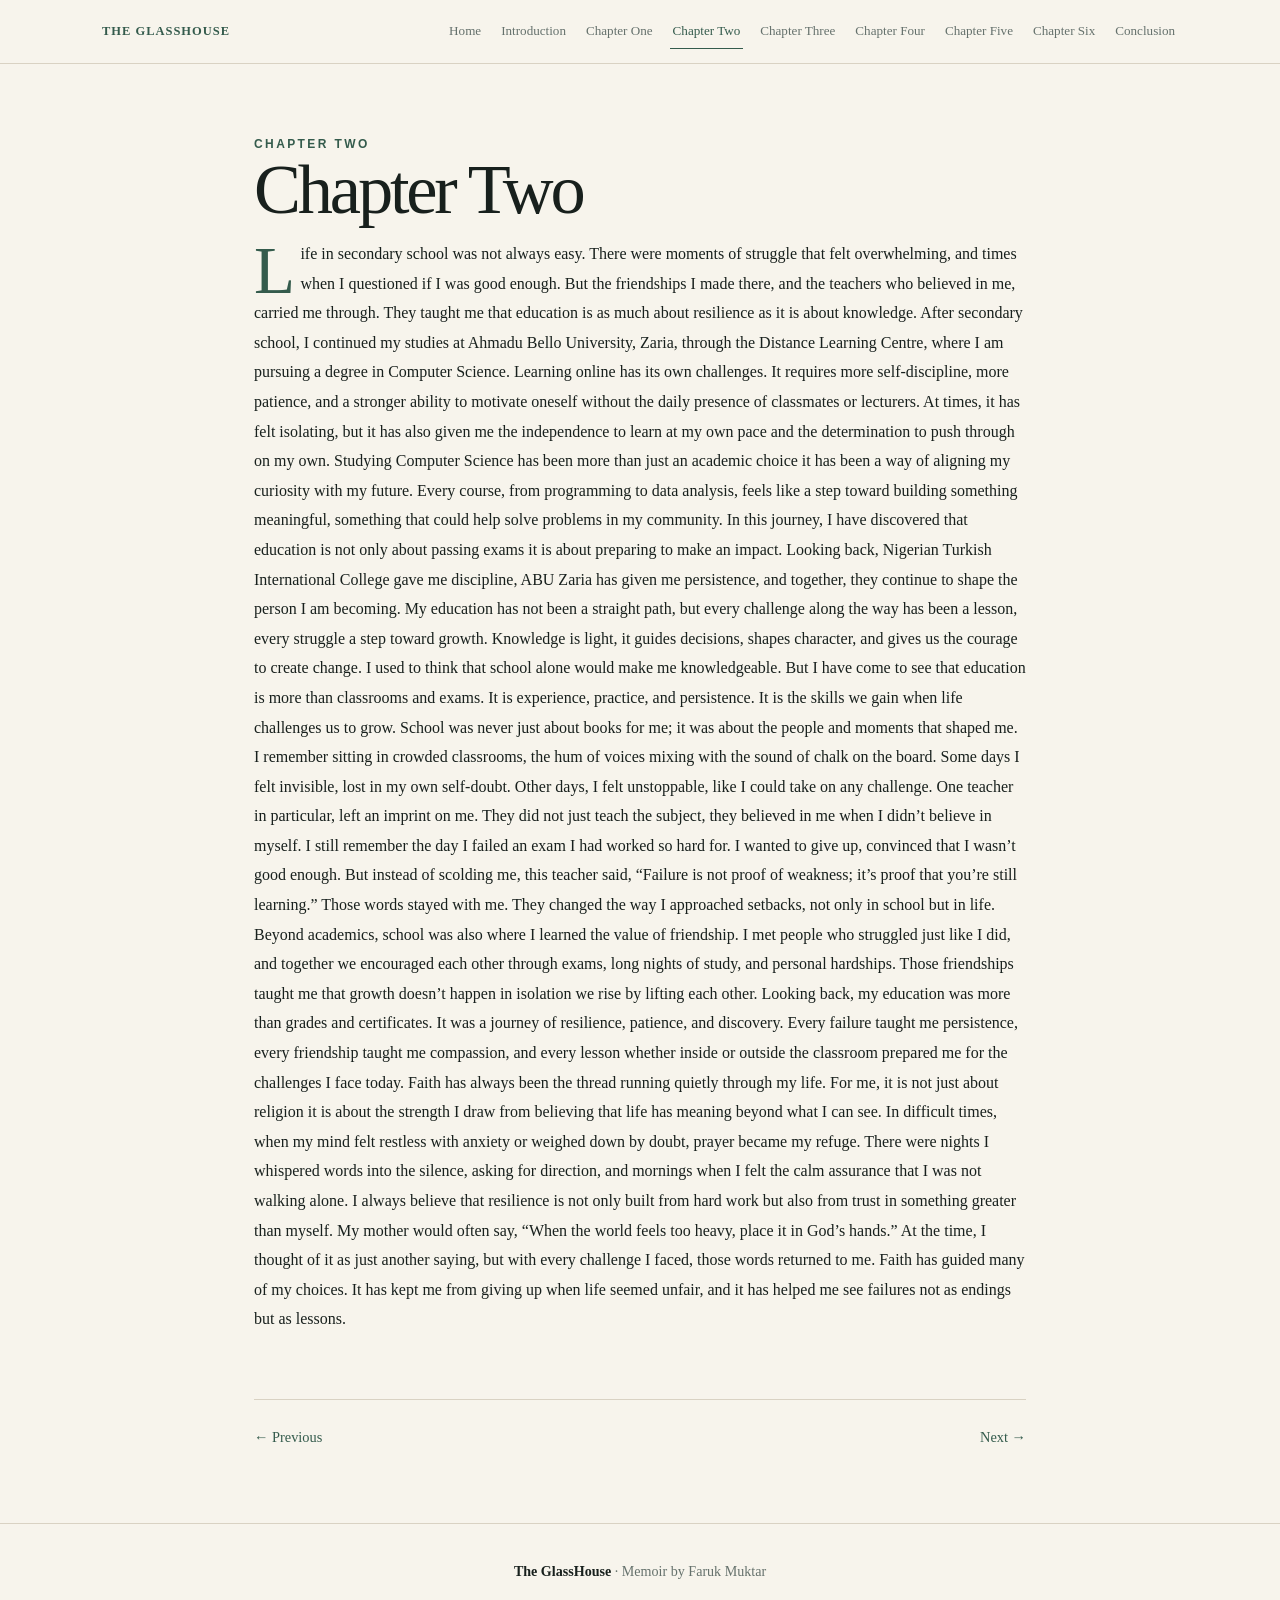
==== chapter-02.html @ 96f38ac6 "Add files via upload" ====
<!doctype html><html lang="en"><head><meta charset="utf-8">
<meta name="viewport" content="width=device-width,initial-scale=1">
<meta name="description" content="The GlassHouse — memoir by Faruk Muktar.">
<title>Chapter Two | The GlassHouse</title><link rel="stylesheet" href="style.css"></head>
<body><header class="site-header"><nav class="nav"><a class="brand" href="index.html">The GlassHouse</a><div class="nav-links"><a class="" href="index.html">Home</a><a class="" href="introduction.html">Introduction</a><a class="" href="chapter-01.html">Chapter One</a><a class="active" href="chapter-02.html">Chapter Two</a><a class="" href="chapter-03.html">Chapter Three</a><a class="" href="chapter-04.html">Chapter Four</a><a class="" href="chapter-05.html">Chapter Five</a><a class="" href="chapter-06.html">Chapter Six</a><a class="" href="conclusion.html">Conclusion</a></div></nav></header>
<main class="container"><div class="kicker">Chapter Two</div><h1 class="page-title">Chapter Two</h1>
<div class="prose"><p>Life in secondary school was not always easy. There were moments of struggle that felt overwhelming, and times when I questioned if I was good enough. But the friendships I made there, and the teachers who believed in me, carried me through. They taught me that education is as much about resilience as it is about knowledge. After secondary school, I continued my studies at Ahmadu Bello University, Zaria, through the Distance Learning Centre, where I am pursuing a degree in Computer Science. Learning online has its own challenges. It requires more self-discipline, more patience, and a stronger ability to motivate oneself without the daily presence of classmates or lecturers. At times, it has felt isolating, but it has also given me the independence to learn at my own pace and the determination to push through on my own. Studying Computer Science has been more than just an academic choice it has been a way of aligning my curiosity with my future. Every course, from programming to data analysis, feels like a step toward building something meaningful, something that could help solve problems in my community. In this journey, I have discovered that education is not only about passing exams it is about preparing to make an impact. Looking back, Nigerian Turkish International College gave me discipline, ABU Zaria has given me persistence, and together, they continue to shape the person I am becoming. My education has not been a straight path, but every challenge along the way has been a lesson, every struggle a step toward growth. Knowledge is light, it guides decisions, shapes character, and gives us the courage to create change. I used to think that school alone would make me knowledgeable. But I have come to see that education is more than classrooms and exams. It is experience, practice, and persistence. It is the skills we gain when life challenges us to grow. School was never just about books for me; it was about the people and moments that shaped me. I remember sitting in crowded classrooms, the hum of voices mixing with the sound of chalk on the board. Some days I felt invisible, lost in my own self-doubt. Other days, I felt unstoppable, like I could take on any challenge. One teacher in particular, left an imprint on me. They did not just teach the subject, they believed in me when I didn’t believe in myself. I still remember the day I failed an exam I had worked so hard for. I wanted to give up, convinced that I wasn’t good enough. But instead of scolding me, this teacher said, “Failure is not proof of weakness; it’s proof that you’re still learning.” Those words stayed with me. They changed the way I approached setbacks, not only in school but in life. Beyond academics, school was also where I learned the value of friendship. I met people who struggled just like I did, and together we encouraged each other through exams, long nights of study, and personal hardships. Those friendships taught me that growth doesn’t happen in isolation we rise by lifting each other. Looking back, my education was more than grades and certificates. It was a journey of resilience, patience, and discovery. Every failure taught me persistence, every friendship taught me compassion, and every lesson whether inside or outside the classroom prepared me for the challenges I face today. Faith has always been the thread running quietly through my life. For me, it is not just about religion it is about the strength I draw from believing that life has meaning beyond what I can see. In difficult times, when my mind felt restless with anxiety or weighed down by doubt, prayer became my refuge. There were nights I whispered words into the silence, asking for direction, and mornings when I felt the calm assurance that I was not walking alone. I always believe that resilience is not only built from hard work but also from trust in something greater than myself. My mother would often say, “When the world feels too heavy, place it in God’s hands.” At the time, I thought of it as just another saying, but with every challenge I faced, those words returned to me. Faith has guided many of my choices. It has kept me from giving up when life seemed unfair, and it has helped me see failures not as endings but as lessons.</p></div><div class="controls"><a href="chapter-01.html">← Previous</a><a href="chapter-03.html">Next →</a></div></main><footer class="footer"><strong>The GlassHouse</strong> · Memoir by Faruk Muktar</footer></body></html>
---- style.css ----
:root{--ink:#18201d;--muted:#65716c;--paper:#f7f4ec;--paper2:#eee9dd;--accent:#345b4c;--accent2:#c9a66b;--line:#d9d2c3}
*{box-sizing:border-box}html{scroll-behavior:smooth}
body{margin:0;background:var(--paper);color:var(--ink);font-family:Georgia,"Times New Roman",serif;line-height:1.85}
.site-header{position:sticky;top:0;z-index:20;background:rgba(247,244,236,.94);backdrop-filter:blur(12px);border-bottom:1px solid var(--line)}
.nav{max-width:1120px;margin:auto;padding:14px 22px;display:flex;align-items:center;justify-content:space-between;gap:18px}
.brand{text-decoration:none;font-weight:700;letter-spacing:.08em;text-transform:uppercase;font-size:.78rem;color:var(--accent)}
.nav-links{display:flex;gap:14px;flex-wrap:wrap;justify-content:flex-end}.nav-links a{text-decoration:none;font-size:.82rem;color:var(--muted);padding:5px 3px;border-bottom:1px solid transparent}.nav-links a:hover,.nav-links a.active{color:var(--accent);border-color:var(--accent)}
.hero{min-height:78vh;display:grid;place-items:center;padding:90px 24px;background:radial-gradient(circle at 75% 25%,rgba(201,166,107,.18),transparent 30%),linear-gradient(135deg,var(--paper),var(--paper2))}
.hero-inner{max-width:950px;text-align:center}.kicker{color:var(--accent);letter-spacing:.2em;text-transform:uppercase;font:600 .75rem/1.4 Arial,sans-serif}
h1{font-size:clamp(3.2rem,9vw,7rem);line-height:.95;margin:22px 0 18px;font-weight:500;letter-spacing:-.045em}.hero p{font-size:1.15rem;color:var(--muted);max-width:700px;margin:0 auto}.author{margin-top:34px;font:600 .78rem/1.4 Arial,sans-serif;letter-spacing:.16em;text-transform:uppercase}
.container{max-width:820px;margin:auto;padding:72px 24px}.page-title{font-size:clamp(2.4rem,6vw,4.4rem);line-height:1.05;margin:0 0 12px}.subtitle{color:var(--muted);margin:0 0 48px;font-size:1rem}
.prose p{margin:0 0 1.35em}.prose p:first-child::first-letter{float:left;font-size:4.2em;line-height:.8;padding:.08em .08em 0 0;color:var(--accent)}
.quote{margin:42px 0;padding:28px 30px;border-left:3px solid var(--accent2);background:rgba(255,253,248,.55);font-style:italic;font-size:1.15rem}
.contents{max-width:760px;margin:0 auto;padding:55px 24px 80px}.contents h2{font-size:2rem;font-weight:500}.contents a{display:flex;justify-content:space-between;gap:20px;text-decoration:none;padding:15px 0;border-bottom:1px solid var(--line);color:var(--ink)}.contents a:hover{color:var(--accent)}
.footer{border-top:1px solid var(--line);padding:34px 24px;text-align:center;color:var(--muted);font-size:.88rem}.footer strong{color:var(--ink)}
.controls{display:flex;justify-content:space-between;gap:14px;margin-top:65px;padding-top:24px;border-top:1px solid var(--line)}.controls a{text-decoration:none;color:var(--accent);font-size:.9rem}
@media(max-width:760px){.nav{align-items:flex-start;flex-direction:column}.nav-links{gap:8px}.hero{min-height:68vh;padding-top:70px}.container{padding-top:55px}body{font-size:16px}}
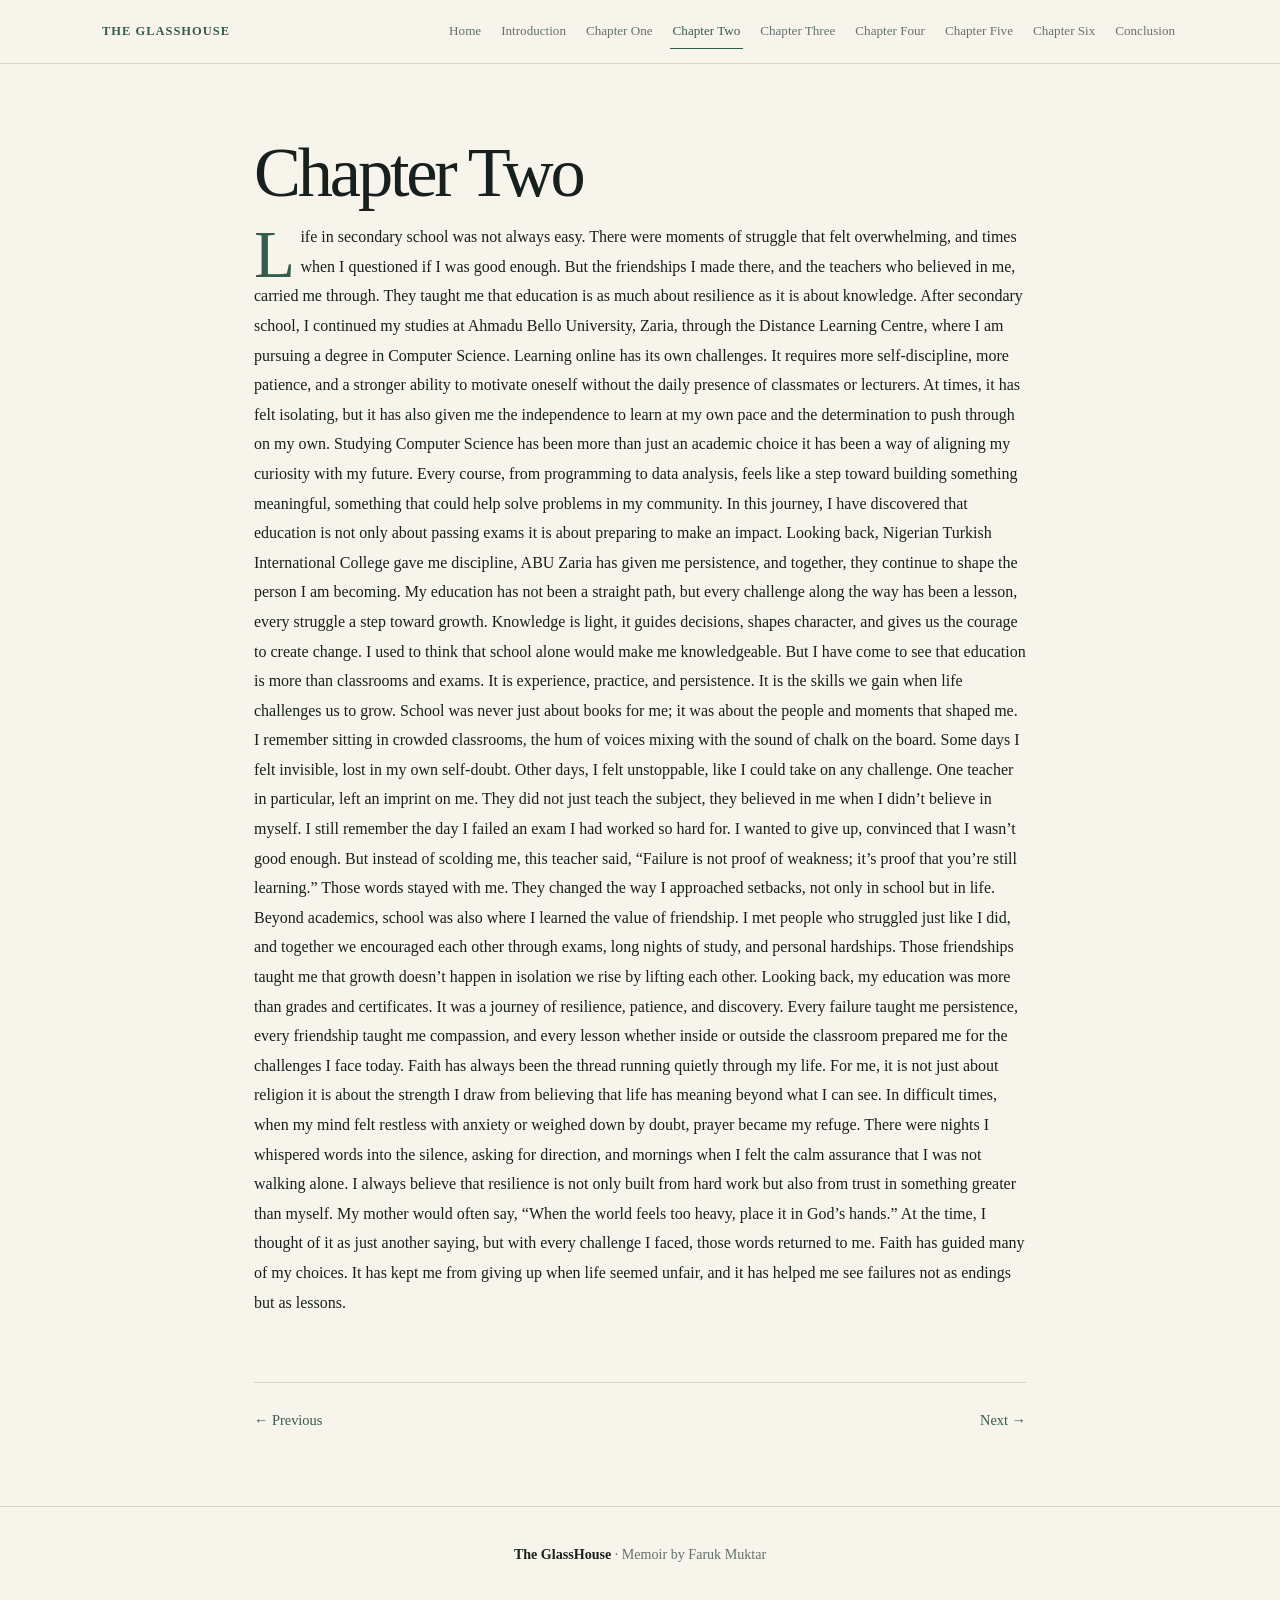
==== commit abfec6b5: "Fix markup by removing empty div in chapter-02 Removed unnecessary div element in the main section." ====
--- a/chapter-02.html
+++ b/chapter-02.html
@@ -3,5 +3,5 @@
 <meta name="description" content="The GlassHouse — memoir by Faruk Muktar.">
 <title>Chapter Two | The GlassHouse</title><link rel="stylesheet" href="style.css"></head>
 <body><header class="site-header"><nav class="nav"><a class="brand" href="index.html">The GlassHouse</a><div class="nav-links"><a class="" href="index.html">Home</a><a class="" href="introduction.html">Introduction</a><a class="" href="chapter-01.html">Chapter One</a><a class="active" href="chapter-02.html">Chapter Two</a><a class="" href="chapter-03.html">Chapter Three</a><a class="" href="chapter-04.html">Chapter Four</a><a class="" href="chapter-05.html">Chapter Five</a><a class="" href="chapter-06.html">Chapter Six</a><a class="" href="conclusion.html">Conclusion</a></div></nav></header>
-<main class="container"><div class="kicker">Chapter Two</div><h1 class="page-title">Chapter Two</h1>
-<div class="prose"><p>Life in secondary school was not always easy. There were moments of struggle that felt overwhelming, and times when I questioned if I was good enough. But the friendships I made there, and the teachers who believed in me, carried me through. They taught me that education is as much about resilience as it is about knowledge. After secondary school, I continued my studies at Ahmadu Bello University, Zaria, through the Distance Learning Centre, where I am pursuing a degree in Computer Science. Learning online has its own challenges. It requires more self-discipline, more patience, and a stronger ability to motivate oneself without the daily presence of classmates or lecturers. At times, it has felt isolating, but it has also given me the independence to learn at my own pace and the determination to push through on my own. Studying Computer Science has been more than just an academic choice it has been a way of aligning my curiosity with my future. Every course, from programming to data analysis, feels like a step toward building something meaningful, something that could help solve problems in my community. In this journey, I have discovered that education is not only about passing exams it is about preparing to make an impact. Looking back, Nigerian Turkish International College gave me discipline, ABU Zaria has given me persistence, and together, they continue to shape the person I am becoming. My education has not been a straight path, but every challenge along the way has been a lesson, every struggle a step toward growth. Knowledge is light, it guides decisions, shapes character, and gives us the courage to create change. I used to think that school alone would make me knowledgeable. But I have come to see that education is more than classrooms and exams. It is experience, practice, and persistence. It is the skills we gain when life challenges us to grow. School was never just about books for me; it was about the people and moments that shaped me. I remember sitting in crowded classrooms, the hum of voices mixing with the sound of chalk on the board. Some days I felt invisible, lost in my own self-doubt. Other days, I felt unstoppable, like I could take on any challenge. One teacher in particular, left an imprint on me. They did not just teach the subject, they believed in me when I didn’t believe in myself. I still remember the day I failed an exam I had worked so hard for. I wanted to give up, convinced that I wasn’t good enough. But instead of scolding me, this teacher said, “Failure is not proof of weakness; it’s proof that you’re still learning.” Those words stayed with me. They changed the way I approached setbacks, not only in school but in life. Beyond academics, school was also where I learned the value of friendship. I met people who struggled just like I did, and together we encouraged each other through exams, long nights of study, and personal hardships. Those friendships taught me that growth doesn’t happen in isolation we rise by lifting each other. Looking back, my education was more than grades and certificates. It was a journey of resilience, patience, and discovery. Every failure taught me persistence, every friendship taught me compassion, and every lesson whether inside or outside the classroom prepared me for the challenges I face today. Faith has always been the thread running quietly through my life. For me, it is not just about religion it is about the strength I draw from believing that life has meaning beyond what I can see. In difficult times, when my mind felt restless with anxiety or weighed down by doubt, prayer became my refuge. There were nights I whispered words into the silence, asking for direction, and mornings when I felt the calm assurance that I was not walking alone. I always believe that resilience is not only built from hard work but also from trust in something greater than myself. My mother would often say, “When the world feels too heavy, place it in God’s hands.” At the time, I thought of it as just another saying, but with every challenge I faced, those words returned to me. Faith has guided many of my choices. It has kept me from giving up when life seemed unfair, and it has helped me see failures not as endings but as lessons.</p></div><div class="controls"><a href="chapter-01.html">← Previous</a><a href="chapter-03.html">Next →</a></div></main><footer class="footer"><strong>The GlassHouse</strong> · Memoir by Faruk Muktar</footer></body></html>+<main class="container"><div class="kicker"></div><h1 class="page-title">Chapter Two</h1>
+<div class="prose"><p>Life in secondary school was not always easy. There were moments of struggle that felt overwhelming, and times when I questioned if I was good enough. But the friendships I made there, and the teachers who believed in me, carried me through. They taught me that education is as much about resilience as it is about knowledge. After secondary school, I continued my studies at Ahmadu Bello University, Zaria, through the Distance Learning Centre, where I am pursuing a degree in Computer Science. Learning online has its own challenges. It requires more self-discipline, more patience, and a stronger ability to motivate oneself without the daily presence of classmates or lecturers. At times, it has felt isolating, but it has also given me the independence to learn at my own pace and the determination to push through on my own. Studying Computer Science has been more than just an academic choice it has been a way of aligning my curiosity with my future. Every course, from programming to data analysis, feels like a step toward building something meaningful, something that could help solve problems in my community. In this journey, I have discovered that education is not only about passing exams it is about preparing to make an impact. Looking back, Nigerian Turkish International College gave me discipline, ABU Zaria has given me persistence, and together, they continue to shape the person I am becoming. My education has not been a straight path, but every challenge along the way has been a lesson, every struggle a step toward growth. Knowledge is light, it guides decisions, shapes character, and gives us the courage to create change. I used to think that school alone would make me knowledgeable. But I have come to see that education is more than classrooms and exams. It is experience, practice, and persistence. It is the skills we gain when life challenges us to grow. School was never just about books for me; it was about the people and moments that shaped me. I remember sitting in crowded classrooms, the hum of voices mixing with the sound of chalk on the board. Some days I felt invisible, lost in my own self-doubt. Other days, I felt unstoppable, like I could take on any challenge. One teacher in particular, left an imprint on me. They did not just teach the subject, they believed in me when I didn’t believe in myself. I still remember the day I failed an exam I had worked so hard for. I wanted to give up, convinced that I wasn’t good enough. But instead of scolding me, this teacher said, “Failure is not proof of weakness; it’s proof that you’re still learning.” Those words stayed with me. They changed the way I approached setbacks, not only in school but in life. Beyond academics, school was also where I learned the value of friendship. I met people who struggled just like I did, and together we encouraged each other through exams, long nights of study, and personal hardships. Those friendships taught me that growth doesn’t happen in isolation we rise by lifting each other. Looking back, my education was more than grades and certificates. It was a journey of resilience, patience, and discovery. Every failure taught me persistence, every friendship taught me compassion, and every lesson whether inside or outside the classroom prepared me for the challenges I face today. Faith has always been the thread running quietly through my life. For me, it is not just about religion it is about the strength I draw from believing that life has meaning beyond what I can see. In difficult times, when my mind felt restless with anxiety or weighed down by doubt, prayer became my refuge. There were nights I whispered words into the silence, asking for direction, and mornings when I felt the calm assurance that I was not walking alone. I always believe that resilience is not only built from hard work but also from trust in something greater than myself. My mother would often say, “When the world feels too heavy, place it in God’s hands.” At the time, I thought of it as just another saying, but with every challenge I faced, those words returned to me. Faith has guided many of my choices. It has kept me from giving up when life seemed unfair, and it has helped me see failures not as endings but as lessons.</p></div><div class="controls"><a href="chapter-01.html">← Previous</a><a href="chapter-03.html">Next →</a></div></main><footer class="footer"><strong>The GlassHouse</strong> · Memoir by Faruk Muktar</footer></body></html>
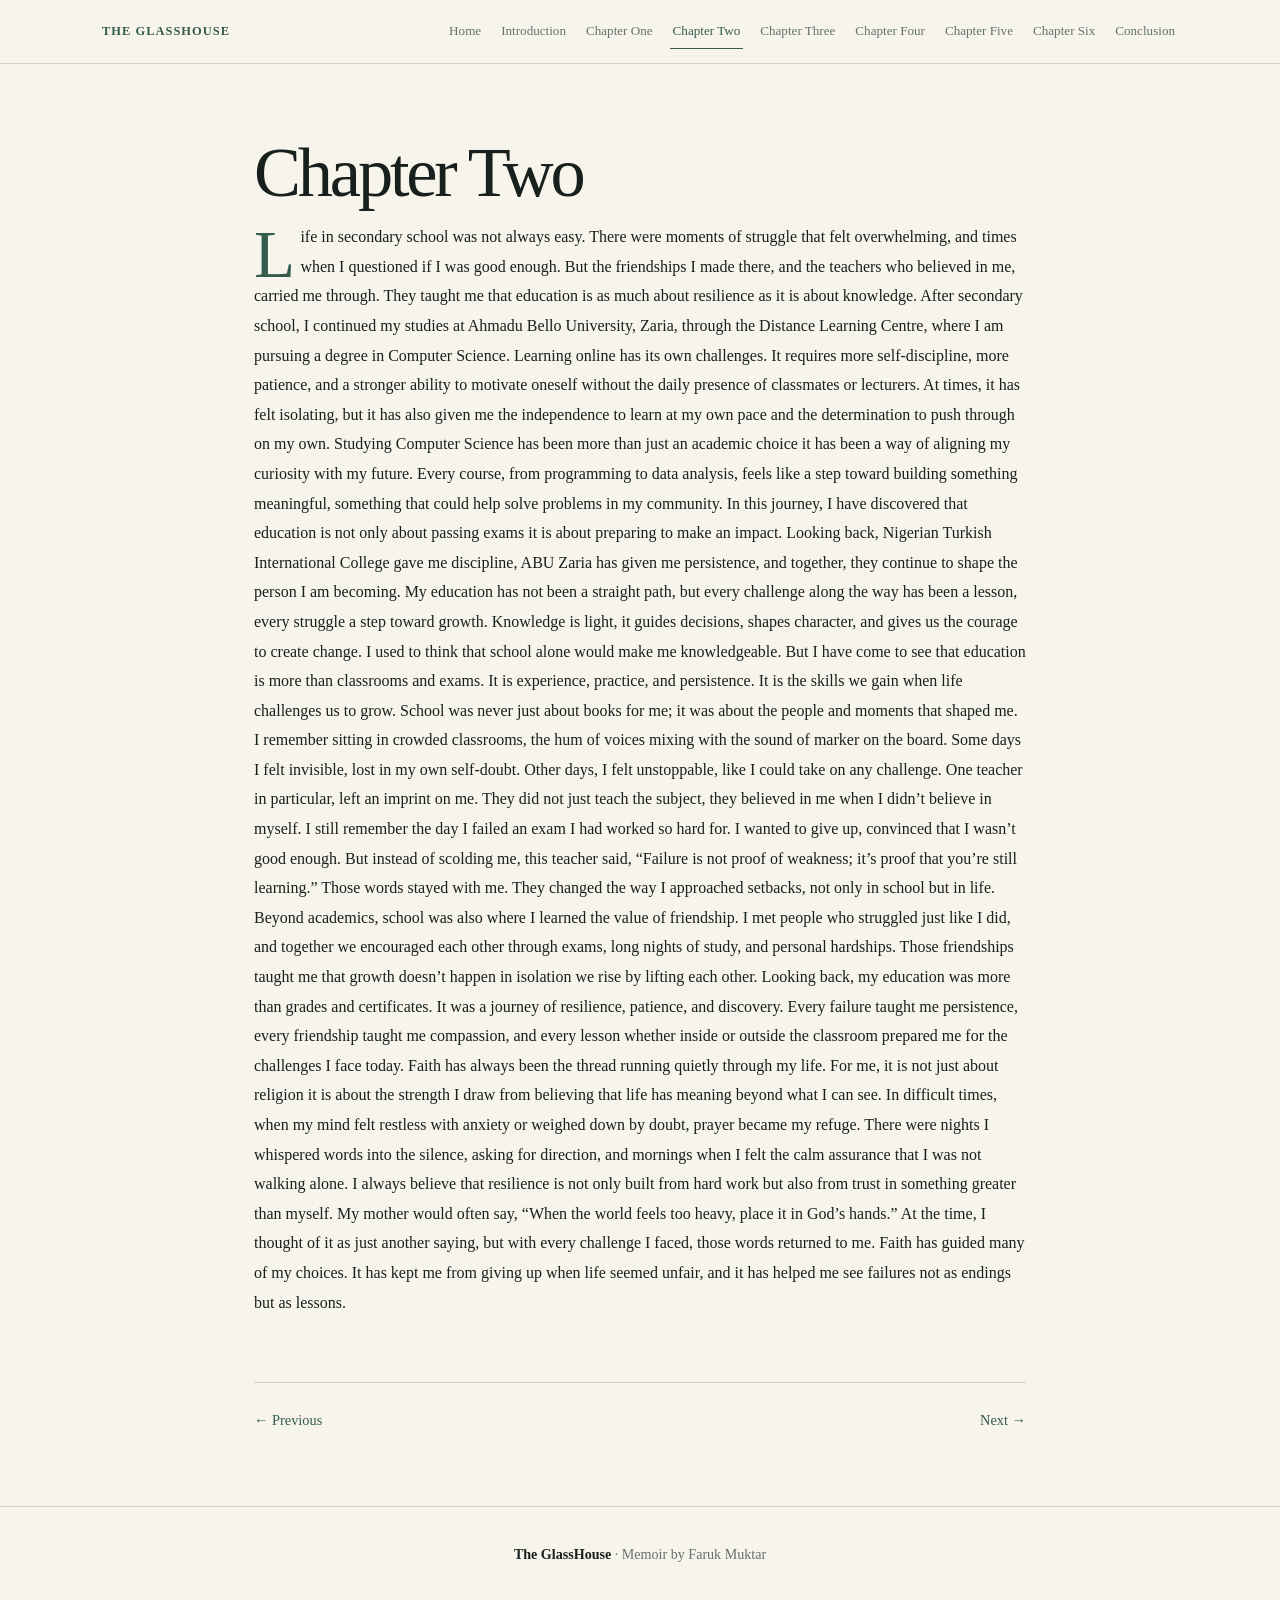
==== commit 3cdbdc70: "Expand narrative in chapter two Added a detailed narrative about the author's experiences in seconda" ====
--- a/chapter-02.html
+++ b/chapter-02.html
@@ -4,4 +4,4 @@
 <title>Chapter Two | The GlassHouse</title><link rel="stylesheet" href="style.css"></head>
 <body><header class="site-header"><nav class="nav"><a class="brand" href="index.html">The GlassHouse</a><div class="nav-links"><a class="" href="index.html">Home</a><a class="" href="introduction.html">Introduction</a><a class="" href="chapter-01.html">Chapter One</a><a class="active" href="chapter-02.html">Chapter Two</a><a class="" href="chapter-03.html">Chapter Three</a><a class="" href="chapter-04.html">Chapter Four</a><a class="" href="chapter-05.html">Chapter Five</a><a class="" href="chapter-06.html">Chapter Six</a><a class="" href="conclusion.html">Conclusion</a></div></nav></header>
 <main class="container"><div class="kicker"></div><h1 class="page-title">Chapter Two</h1>
-<div class="prose"><p>Life in secondary school was not always easy. There were moments of struggle that felt overwhelming, and times when I questioned if I was good enough. But the friendships I made there, and the teachers who believed in me, carried me through. They taught me that education is as much about resilience as it is about knowledge. After secondary school, I continued my studies at Ahmadu Bello University, Zaria, through the Distance Learning Centre, where I am pursuing a degree in Computer Science. Learning online has its own challenges. It requires more self-discipline, more patience, and a stronger ability to motivate oneself without the daily presence of classmates or lecturers. At times, it has felt isolating, but it has also given me the independence to learn at my own pace and the determination to push through on my own. Studying Computer Science has been more than just an academic choice it has been a way of aligning my curiosity with my future. Every course, from programming to data analysis, feels like a step toward building something meaningful, something that could help solve problems in my community. In this journey, I have discovered that education is not only about passing exams it is about preparing to make an impact. Looking back, Nigerian Turkish International College gave me discipline, ABU Zaria has given me persistence, and together, they continue to shape the person I am becoming. My education has not been a straight path, but every challenge along the way has been a lesson, every struggle a step toward growth. Knowledge is light, it guides decisions, shapes character, and gives us the courage to create change. I used to think that school alone would make me knowledgeable. But I have come to see that education is more than classrooms and exams. It is experience, practice, and persistence. It is the skills we gain when life challenges us to grow. School was never just about books for me; it was about the people and moments that shaped me. I remember sitting in crowded classrooms, the hum of voices mixing with the sound of chalk on the board. Some days I felt invisible, lost in my own self-doubt. Other days, I felt unstoppable, like I could take on any challenge. One teacher in particular, left an imprint on me. They did not just teach the subject, they believed in me when I didn’t believe in myself. I still remember the day I failed an exam I had worked so hard for. I wanted to give up, convinced that I wasn’t good enough. But instead of scolding me, this teacher said, “Failure is not proof of weakness; it’s proof that you’re still learning.” Those words stayed with me. They changed the way I approached setbacks, not only in school but in life. Beyond academics, school was also where I learned the value of friendship. I met people who struggled just like I did, and together we encouraged each other through exams, long nights of study, and personal hardships. Those friendships taught me that growth doesn’t happen in isolation we rise by lifting each other. Looking back, my education was more than grades and certificates. It was a journey of resilience, patience, and discovery. Every failure taught me persistence, every friendship taught me compassion, and every lesson whether inside or outside the classroom prepared me for the challenges I face today. Faith has always been the thread running quietly through my life. For me, it is not just about religion it is about the strength I draw from believing that life has meaning beyond what I can see. In difficult times, when my mind felt restless with anxiety or weighed down by doubt, prayer became my refuge. There were nights I whispered words into the silence, asking for direction, and mornings when I felt the calm assurance that I was not walking alone. I always believe that resilience is not only built from hard work but also from trust in something greater than myself. My mother would often say, “When the world feels too heavy, place it in God’s hands.” At the time, I thought of it as just another saying, but with every challenge I faced, those words returned to me. Faith has guided many of my choices. It has kept me from giving up when life seemed unfair, and it has helped me see failures not as endings but as lessons.</p></div><div class="controls"><a href="chapter-01.html">← Previous</a><a href="chapter-03.html">Next →</a></div></main><footer class="footer"><strong>The GlassHouse</strong> · Memoir by Faruk Muktar</footer></body></html>
+<div class="prose"><p>Life in secondary school was not always easy. There were moments of struggle that felt overwhelming, and times when I questioned if I was good enough. But the friendships I made there, and the teachers who believed in me, carried me through. They taught me that education is as much about resilience as it is about knowledge. After secondary school, I continued my studies at Ahmadu Bello University, Zaria, through the Distance Learning Centre, where I am pursuing a degree in Computer Science. Learning online has its own challenges. It requires more self-discipline, more patience, and a stronger ability to motivate oneself without the daily presence of classmates or lecturers. At times, it has felt isolating, but it has also given me the independence to learn at my own pace and the determination to push through on my own. Studying Computer Science has been more than just an academic choice it has been a way of aligning my curiosity with my future. Every course, from programming to data analysis, feels like a step toward building something meaningful, something that could help solve problems in my community. In this journey, I have discovered that education is not only about passing exams it is about preparing to make an impact. Looking back, Nigerian Turkish International College gave me discipline, ABU Zaria has given me persistence, and together, they continue to shape the person I am becoming. My education has not been a straight path, but every challenge along the way has been a lesson, every struggle a step toward growth. Knowledge is light, it guides decisions, shapes character, and gives us the courage to create change. I used to think that school alone would make me knowledgeable. But I have come to see that education is more than classrooms and exams. It is experience, practice, and persistence. It is the skills we gain when life challenges us to grow. School was never just about books for me; it was about the people and moments that shaped me. I remember sitting in crowded classrooms, the hum of voices mixing with the sound of marker on the board. Some days I felt invisible, lost in my own self-doubt. Other days, I felt unstoppable, like I could take on any challenge. One teacher in particular, left an imprint on me. They did not just teach the subject, they believed in me when I didn’t believe in myself. I still remember the day I failed an exam I had worked so hard for. I wanted to give up, convinced that I wasn’t good enough. But instead of scolding me, this teacher said, “Failure is not proof of weakness; it’s proof that you’re still learning.” Those words stayed with me. They changed the way I approached setbacks, not only in school but in life. Beyond academics, school was also where I learned the value of friendship. I met people who struggled just like I did, and together we encouraged each other through exams, long nights of study, and personal hardships. Those friendships taught me that growth doesn’t happen in isolation we rise by lifting each other. Looking back, my education was more than grades and certificates. It was a journey of resilience, patience, and discovery. Every failure taught me persistence, every friendship taught me compassion, and every lesson whether inside or outside the classroom prepared me for the challenges I face today. Faith has always been the thread running quietly through my life. For me, it is not just about religion it is about the strength I draw from believing that life has meaning beyond what I can see. In difficult times, when my mind felt restless with anxiety or weighed down by doubt, prayer became my refuge. There were nights I whispered words into the silence, asking for direction, and mornings when I felt the calm assurance that I was not walking alone. I always believe that resilience is not only built from hard work but also from trust in something greater than myself. My mother would often say, “When the world feels too heavy, place it in God’s hands.” At the time, I thought of it as just another saying, but with every challenge I faced, those words returned to me. Faith has guided many of my choices. It has kept me from giving up when life seemed unfair, and it has helped me see failures not as endings but as lessons.</p></div><div class="controls"><a href="chapter-01.html">← Previous</a><a href="chapter-03.html">Next →</a></div></main><footer class="footer"><strong>The GlassHouse</strong> · Memoir by Faruk Muktar</footer></body></html>
